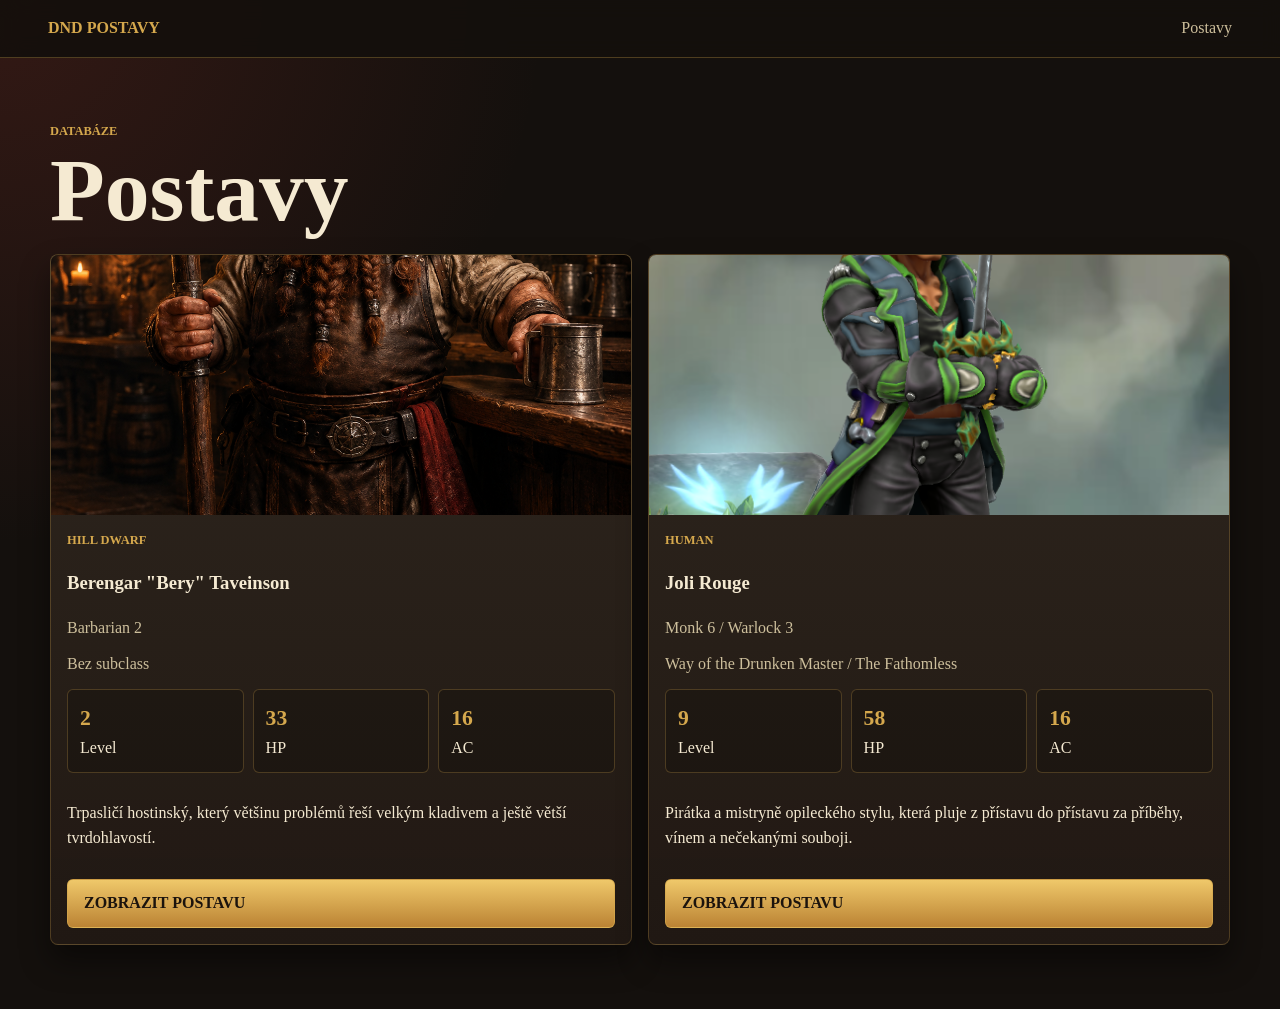
==== characters/index.html @ cd3cd930 "Create standalone DnD characters site" ====
<!doctype html>
<html lang="cs">
<head>
  <meta charset="utf-8">
  <meta name="viewport" content="width=device-width, initial-scale=1">
  <title>Postavy | DnD Postavy</title>
  <link rel="stylesheet" href="../css/main.css">
  <link rel="stylesheet" href="../css/characters.css">
</head>
<body>
  <header class="site-header">
    <a class="brand" href="../index.html">DnD Postavy</a>
    <nav class="top-nav" aria-label="Hlavní navigace">
      <a href="../characters/">Postavy</a>
    </nav>
  </header>

  <main class="content-band">
    <div class="section-heading">
      <p class="eyebrow">Databáze</p>
      <h1>Postavy</h1>
    </div>
    <div id="character-grid" class="character-grid" aria-live="polite"></div>
  </main>

  <script src="../data/classes/barbarian.js"></script>
  <script src="../data/classes/monk.js"></script>
  <script src="../data/classes/warlock.js"></script>
  <script src="../data/subclasses/drunken-master.js"></script>
  <script src="../data/subclasses/fathomless.js"></script>
  <script src="../data/characters.js"></script>
  <script src="../js/progression.js"></script>
  <script src="../js/app.js"></script>
</body>
</html>
---- css/main.css ----
:root {
  --ink: #f5ead2;
  --muted: #cdbf9c;
  --bg: #14100d;
  --panel: #241b15;
  --panel-2: #302418;
  --line: #6e5531;
  --gold: #d5a84d;
  --red: #8f332b;
  --green: #42664f;
  --shadow: rgba(0, 0, 0, 0.45);
}

* {
  box-sizing: border-box;
}

body {
  margin: 0;
  color: var(--ink);
  background:
    radial-gradient(circle at top left, rgba(143, 51, 43, 0.26), transparent 34rem),
    linear-gradient(135deg, rgba(213, 168, 77, 0.08) 0 1px, transparent 1px 12px),
    var(--bg);
  font-family: Georgia, "Times New Roman", serif;
  line-height: 1.55;
}

a {
  color: inherit;
}

img {
  max-width: 100%;
  display: block;
}

.site-header {
  position: sticky;
  top: 0;
  z-index: 10;
  display: flex;
  align-items: center;
  justify-content: space-between;
  gap: 1rem;
  padding: 1rem clamp(1rem, 4vw, 3rem);
  background: rgba(20, 16, 13, 0.92);
  border-bottom: 1px solid rgba(213, 168, 77, 0.3);
  backdrop-filter: blur(10px);
}

.brand {
  text-decoration: none;
  color: var(--gold);
  font-weight: 800;
  letter-spacing: 0;
  text-transform: uppercase;
}

.top-nav {
  display: flex;
  gap: 1rem;
}

.top-nav a {
  color: var(--muted);
  text-decoration: none;
}

.home-hero {
  min-height: 52vh;
  display: grid;
  align-items: end;
  padding: clamp(4rem, 10vw, 8rem) clamp(1rem, 5vw, 5rem) 3rem;
  border-bottom: 1px solid rgba(213, 168, 77, 0.22);
  background:
    linear-gradient(90deg, rgba(20, 16, 13, 0.95), rgba(20, 16, 13, 0.62)),
    url("../assets/characters/hero-table.svg") center / cover;
}

.hero-copy {
  max-width: 760px;
}

.eyebrow {
  margin: 0 0 0.35rem;
  color: var(--gold);
  font-size: 0.78rem;
  font-weight: 700;
  text-transform: uppercase;
}

h1,
h2,
h3,
p {
  overflow-wrap: anywhere;
}

h1 {
  margin: 0;
  font-size: clamp(2.7rem, 7vw, 6rem);
  line-height: 0.95;
}

h2 {
  margin: 0 0 1rem;
  font-size: clamp(1.55rem, 3vw, 2.3rem);
}

h3 {
  margin: 0 0 0.4rem;
}

.content-band {
  width: min(1180px, calc(100% - 2rem));
  margin: 0 auto;
  padding: clamp(2rem, 5vw, 4rem) 0;
}

.section-heading {
  margin-bottom: 1.4rem;
}

.button,
button {
  border: 1px solid rgba(213, 168, 77, 0.68);
  color: #1b130d;
  background: linear-gradient(#efc86a, #bb8334);
  border-radius: 6px;
  padding: 0.7rem 1rem;
  font-weight: 800;
  text-transform: uppercase;
  text-decoration: none;
  cursor: pointer;
  font-family: inherit;
}

.info-panel,
.character-card,
.attack-card,
.resource-card,
.feature-card,
.next-card {
  background:
    linear-gradient(180deg, rgba(255, 244, 213, 0.055), rgba(0, 0, 0, 0.1)),
    var(--panel);
  border: 1px solid rgba(213, 168, 77, 0.25);
  box-shadow: 0 16px 30px var(--shadow);
}

@media (max-width: 720px) {
  .site-header {
    position: static;
  }
}
---- css/characters.css ----
.character-grid {
  display: grid;
  grid-template-columns: repeat(auto-fit, minmax(260px, 1fr));
  gap: 1rem;
}

.character-card {
  display: grid;
  grid-template-rows: 260px 1fr;
  overflow: hidden;
  border-radius: 8px;
}

.portrait-link {
  min-height: 0;
  background: var(--panel-2);
}

.portrait-link img,
.profile-portrait {
  width: 100%;
  height: 100%;
  object-fit: cover;
}

.card-body {
  display: grid;
  align-content: start;
  gap: 0.75rem;
  padding: 1rem;
}

.class-line,
.subclass-line {
  margin: 0;
  color: var(--muted);
}

.mini-stats,
.hero-stats {
  display: grid;
  grid-template-columns: repeat(auto-fit, minmax(90px, 1fr));
  gap: 0.55rem;
}

.mini-stats span,
.hero-stats span,
.ability-box {
  padding: 0.75rem;
  border: 1px solid rgba(213, 168, 77, 0.26);
  background: rgba(0, 0, 0, 0.2);
  border-radius: 6px;
}

.mini-stats strong,
.hero-stats strong {
  display: block;
  color: var(--gold);
  font-size: 1.35rem;
}

.character-detail {
  width: min(1220px, calc(100% - 2rem));
  margin: 0 auto;
  padding: clamp(1rem, 3vw, 2rem) 0 4rem;
}

.profile-hero {
  display: grid;
  grid-template-columns: minmax(260px, 390px) 1fr;
  gap: clamp(1rem, 3vw, 2rem);
  align-items: stretch;
  padding: 1rem 0 2rem;
}

.profile-portrait {
  min-height: 420px;
  border: 1px solid rgba(213, 168, 77, 0.32);
  border-radius: 8px;
  box-shadow: 0 20px 40px var(--shadow);
}

.profile-copy {
  display: grid;
  align-content: center;
  gap: 1rem;
}

blockquote {
  margin: 0;
  color: var(--muted);
  font-size: 1.2rem;
}

.tabs,
.class-tabs {
  display: flex;
  gap: 0.5rem;
  overflow-x: auto;
  padding: 0.4rem 0 1rem;
}

.tab-button,
.class-tab {
  flex: 0 0 auto;
  color: var(--ink);
  background: rgba(0, 0, 0, 0.24);
}

.tab-button.active,
.class-tab.active {
  color: #1b130d;
  background: linear-gradient(#efc86a, #bb8334);
}

.tab-panel {
  display: none;
  padding-top: 1rem;
}

.tab-panel.active {
  display: block;
}

.stat-grid {
  display: grid;
  grid-template-columns: repeat(6, 1fr);
  gap: 0.75rem;
  margin-bottom: 1rem;
}

.ability-box {
  text-align: center;
}

.ability-box span,
.ability-box em {
  display: block;
  color: var(--muted);
  font-style: normal;
}

.ability-box strong {
  display: block;
  color: var(--gold);
  font-size: 2rem;
  line-height: 1.1;
}

.two-column {
  display: grid;
  grid-template-columns: repeat(2, minmax(0, 1fr));
  gap: 1rem;
}

.info-panel {
  padding: 1rem;
  border-radius: 8px;
}

dl {
  display: grid;
  grid-template-columns: max-content 1fr;
  gap: 0.5rem 1rem;
}

dt {
  color: var(--gold);
  font-weight: 700;
}

dd {
  margin: 0;
}

.attack-grid,
.resource-grid,
.next-grid {
  display: grid;
  grid-template-columns: repeat(auto-fit, minmax(220px, 1fr));
  gap: 1rem;
  margin-bottom: 1.5rem;
}

.attack-card,
.resource-card,
.next-card {
  padding: 1rem;
  border-radius: 8px;
}

.attack-numbers {
  display: grid;
  gap: 0.2rem;
  margin: 0.75rem 0;
}

.attack-numbers span,
.resource-card strong {
  color: var(--gold);
  font-size: 1.35rem;
}

.attack-formula {
  color: var(--muted);
  font-size: 0.88rem;
  margin: 0 0 0.4rem;
}

.feature-list {
  display: grid;
  gap: 0.75rem;
}

.feature-card {
  border-radius: 8px;
  padding: 0.85rem 1rem;
}

.feature-card summary {
  display: flex;
  justify-content: space-between;
  gap: 1rem;
  cursor: pointer;
}

.feature-card summary em {
  display: block;
  color: var(--muted);
  font-style: normal;
  font-size: 0.9rem;
}

.tag,
.tags span {
  display: inline-block;
  color: var(--gold);
  border: 1px solid rgba(213, 168, 77, 0.28);
  border-radius: 999px;
  padding: 0.18rem 0.5rem;
  font-size: 0.78rem;
}

.tags {
  display: flex;
  flex-wrap: wrap;
  gap: 0.35rem;
}

.summary-arrow {
  color: var(--gold);
  font-size: 1.8rem;
  line-height: 1;
  transition: transform 160ms ease;
}

.feature-card[open] .summary-arrow {
  transform: rotate(90deg);
}

.feature-meta {
  color: var(--gold);
  font-weight: 700;
}

.timeline {
  display: grid;
  gap: 0.75rem;
}

.skill-panel {
  margin-top: 1rem;
}

.skill-grid {
  display: grid;
  grid-template-columns: repeat(auto-fit, minmax(220px, 1fr));
  gap: 0.45rem;
}

.skill-row {
  display: grid;
  grid-template-columns: 18px 1fr 44px 48px;
  align-items: center;
  gap: 0.45rem;
  padding: 0.55rem 0.65rem;
  background: rgba(0, 0, 0, 0.18);
  border: 1px solid rgba(213, 168, 77, 0.16);
  border-radius: 6px;
}

.skill-row strong {
  color: var(--gold);
  text-align: right;
}

.skill-row em {
  color: var(--muted);
  font-style: normal;
  font-size: 0.78rem;
}

.skill-dot {
  width: 10px;
  height: 10px;
  border: 1px solid rgba(213, 168, 77, 0.7);
  border-radius: 50%;
}

.skill-row.proficient .skill-dot {
  background: var(--gold);
  box-shadow: 0 0 0 3px rgba(213, 168, 77, 0.14);
}

.story-panel p {
  margin: 0 0 1rem;
}

.timeline-item {
  display: grid;
  grid-template-columns: 150px 1fr;
  gap: 1rem;
  padding: 1rem;
  border-left: 4px solid var(--line);
  background: rgba(0, 0, 0, 0.2);
  border-radius: 6px;
}

.timeline-item.unlocked {
  border-color: var(--green);
}

.timeline-item.next {
  border-color: var(--gold);
  background: rgba(213, 168, 77, 0.1);
}

.timeline-level span {
  display: block;
  color: var(--muted);
  text-transform: uppercase;
  font-size: 0.75rem;
}

@media (max-width: 900px) {
  .profile-hero,
  .two-column {
    grid-template-columns: 1fr;
  }

  .profile-portrait {
    min-height: 320px;
  }

  .stat-grid {
    grid-template-columns: repeat(3, 1fr);
  }
}

@media (max-width: 520px) {
  .stat-grid {
    grid-template-columns: repeat(2, 1fr);
  }

  .timeline-item {
    grid-template-columns: 1fr;
  }
}
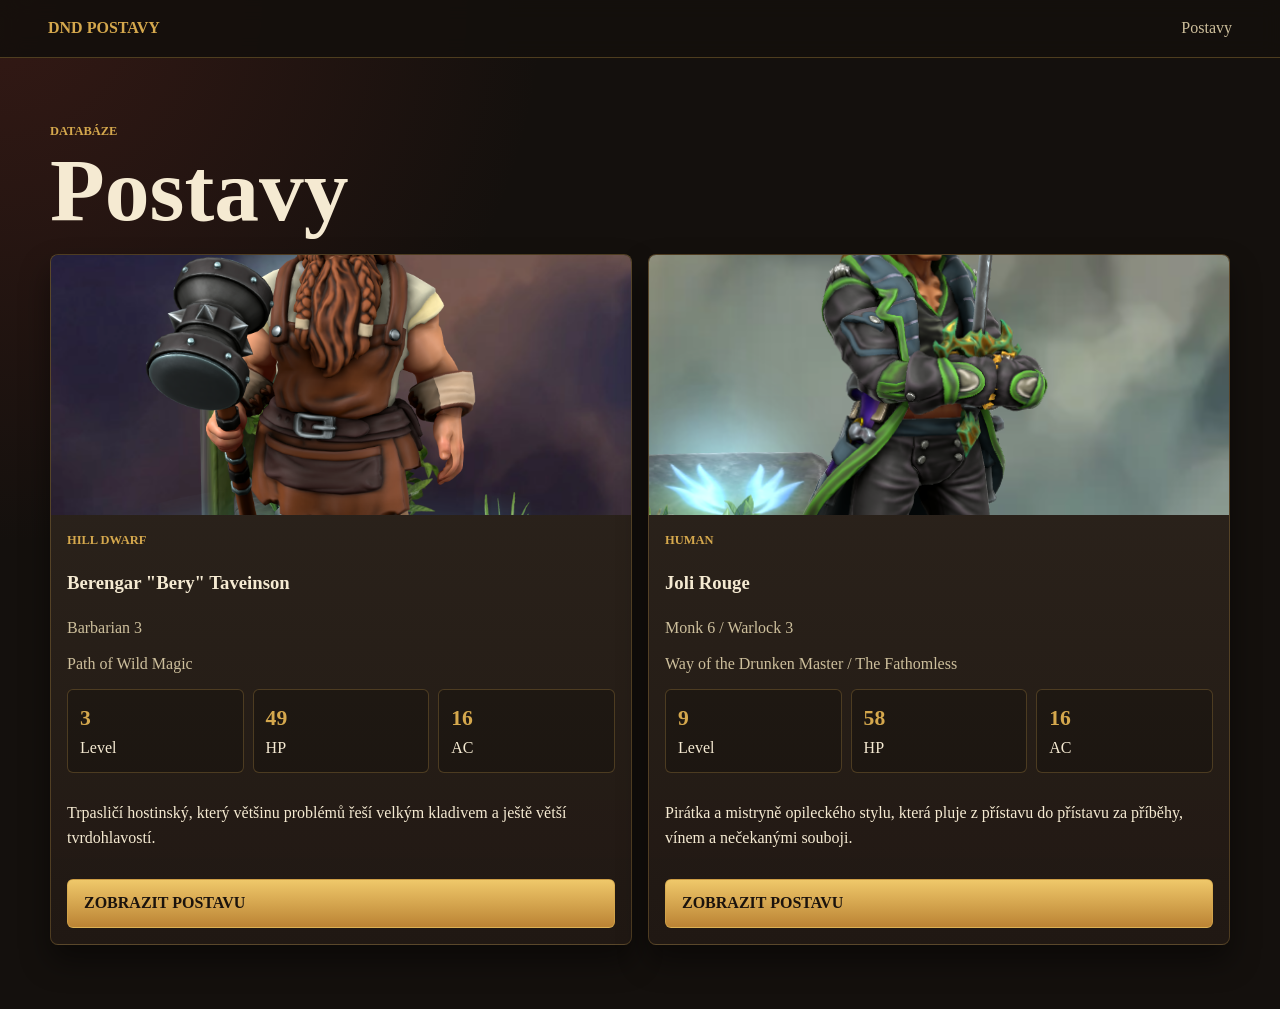
==== commit 09c8ac54: "Update Berengar character sheet" ====
--- a/characters/index.html
+++ b/characters/index.html
@@ -28,6 +28,7 @@
   <script src="../data/classes/warlock.js"></script>
   <script src="../data/subclasses/drunken-master.js"></script>
   <script src="../data/subclasses/fathomless.js"></script>
+  <script src="../data/subclasses/wild-magic.js"></script>
   <script src="../data/characters.js"></script>
   <script src="../js/progression.js"></script>
   <script src="../js/app.js"></script>
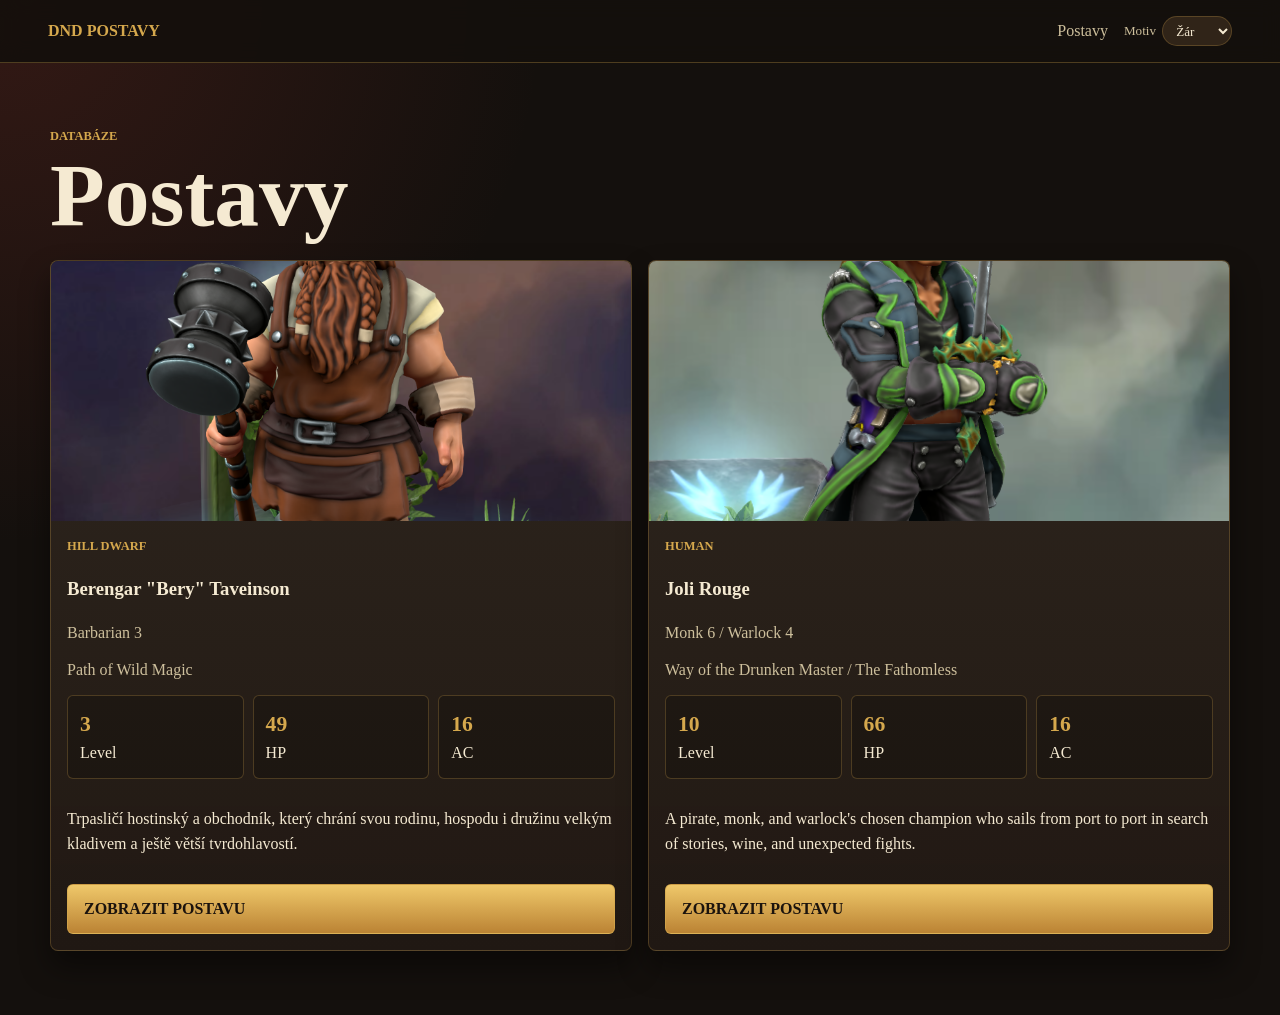
==== commit 115cbd8b: "Update Joli character data and themes" ====
--- a/characters/index.html
+++ b/characters/index.html
@@ -12,6 +12,13 @@
     <a class="brand" href="../index.html">DnD Postavy</a>
     <nav class="top-nav" aria-label="Hlavní navigace">
       <a href="../characters/">Postavy</a>
+      <label class="theme-picker">Motiv
+        <select id="theme-select" aria-label="Barevný motiv">
+          <option value="ember">Žár</option>
+          <option value="tide">Příliv</option>
+          <option value="moss">Mech</option>
+        </select>
+      </label>
     </nav>
   </header>
 
@@ -31,6 +38,7 @@
   <script src="../data/subclasses/wild-magic.js"></script>
   <script src="../data/characters.js"></script>
   <script src="../js/progression.js"></script>
+  <script src="../js/theme.js"></script>
   <script src="../js/app.js"></script>
 </body>
 </html>
--- a/css/main.css
+++ b/css/main.css
@@ -9,6 +9,33 @@
   --red: #8f332b;
   --green: #42664f;
   --shadow: rgba(0, 0, 0, 0.45);
+  --accent-soft: rgba(213, 168, 77, 0.25);
+}
+
+body[data-theme="tide"] {
+  --ink: #e1f3f1;
+  --muted: #a6c8c5;
+  --bg: #0e2024;
+  --panel: #163338;
+  --panel-2: #1d4549;
+  --line: #39747a;
+  --gold: #70d0c2;
+  --red: #b45c62;
+  --green: #5f9d82;
+  --accent-soft: rgba(112, 208, 194, 0.24);
+}
+
+body[data-theme="moss"] {
+  --ink: #edf1d7;
+  --muted: #bdc69b;
+  --bg: #182019;
+  --panel: #263025;
+  --panel-2: #34402e;
+  --line: #66764b;
+  --gold: #d5c66c;
+  --red: #a55e45;
+  --green: #7eaa68;
+  --accent-soft: rgba(213, 198, 108, 0.24);
 }
 
 * {
@@ -59,12 +86,31 @@
 
 .top-nav {
   display: flex;
+  align-items: center;
+  flex-wrap: wrap;
   gap: 1rem;
 }
 
 .top-nav a {
   color: var(--muted);
   text-decoration: none;
+}
+
+.theme-picker {
+  display: flex;
+  align-items: center;
+  gap: 0.4rem;
+  color: var(--muted);
+  font-size: 0.82rem;
+}
+
+.theme-picker select {
+  color: var(--ink);
+  background: var(--panel-2);
+  border: 1px solid var(--accent-soft);
+  border-radius: 999px;
+  padding: 0.35rem 0.55rem;
+  font: inherit;
 }
 
 .home-hero {
--- a/css/characters.css
+++ b/css/characters.css
@@ -158,6 +158,53 @@
   border-radius: 8px;
 }
 
+.spell-grid {
+  display: grid;
+  grid-template-columns: repeat(auto-fit, minmax(240px, 1fr));
+  gap: 0.75rem;
+}
+
+.spell-card {
+  padding: 0.85rem;
+  border: 1px solid var(--accent-soft);
+  border-radius: 6px;
+  background: rgba(0, 0, 0, 0.14);
+}
+
+.spell-heading {
+  display: flex;
+  align-items: baseline;
+  justify-content: space-between;
+  gap: 0.75rem;
+}
+
+.spell-heading h4 {
+  margin: 0;
+  color: var(--gold);
+}
+
+.spell-heading span,
+.spell-meta {
+  color: var(--muted);
+  font-size: 0.82rem;
+}
+
+.spell-meta {
+  margin: 0.2rem 0 0.6rem;
+}
+
+.spell-scaling {
+  margin: 0.65rem 0 0;
+  color: var(--gold);
+  font-size: 0.9rem;
+}
+
+.spell-details {
+  grid-template-columns: max-content 1fr;
+  margin: 0.75rem 0 0;
+  font-size: 0.88rem;
+}
+
 dl {
   display: grid;
   grid-template-columns: max-content 1fr;
@@ -258,6 +305,60 @@
   transform: rotate(90deg);
 }
 
+.dice-roller {
+  display: flex;
+  align-items: center;
+  flex-wrap: wrap;
+  gap: 0.6rem;
+  margin: 1rem 0;
+}
+
+.roll-button {
+  color: #1b130d;
+  background: linear-gradient(#efc86a, #bb8334);
+  font-weight: 700;
+}
+
+.roll-result {
+  display: grid;
+  place-items: center;
+  width: 2.5rem;
+  height: 2.5rem;
+  border: 1px solid rgba(213, 168, 77, 0.5);
+  border-radius: 6px;
+  color: var(--gold);
+  font-size: 1.35rem;
+  font-weight: 700;
+}
+
+.wild-surge-table {
+  margin: 1rem 0;
+  padding: 0.9rem;
+  border-left: 3px solid var(--gold);
+  background: rgba(0, 0, 0, 0.16);
+}
+
+.wild-surge-table h4 {
+  margin: 0 0 0.65rem;
+  color: var(--gold);
+}
+
+.wild-surge-table ol {
+  display: grid;
+  gap: 0.55rem;
+  margin: 0;
+  padding-left: 1.8rem;
+}
+
+.wild-surge-table li {
+  padding-left: 0.25rem;
+}
+
+.wild-surge-table li strong {
+  margin-right: 0.35rem;
+  color: var(--gold);
+}
+
 .feature-meta {
   color: var(--gold);
   font-weight: 700;
@@ -280,7 +381,7 @@
 
 .skill-row {
   display: grid;
-  grid-template-columns: 18px 1fr 44px 48px;
+  grid-template-columns: 14px minmax(0, 1fr) 36px 32px;
   align-items: center;
   gap: 0.45rem;
   padding: 0.55rem 0.65rem;
@@ -289,6 +390,14 @@
   border-radius: 6px;
 }
 
+.skill-row > * {
+  min-width: 0;
+}
+
+.skill-row span:nth-child(2) {
+  overflow-wrap: anywhere;
+}
+
 .skill-row strong {
   color: var(--gold);
   text-align: right;
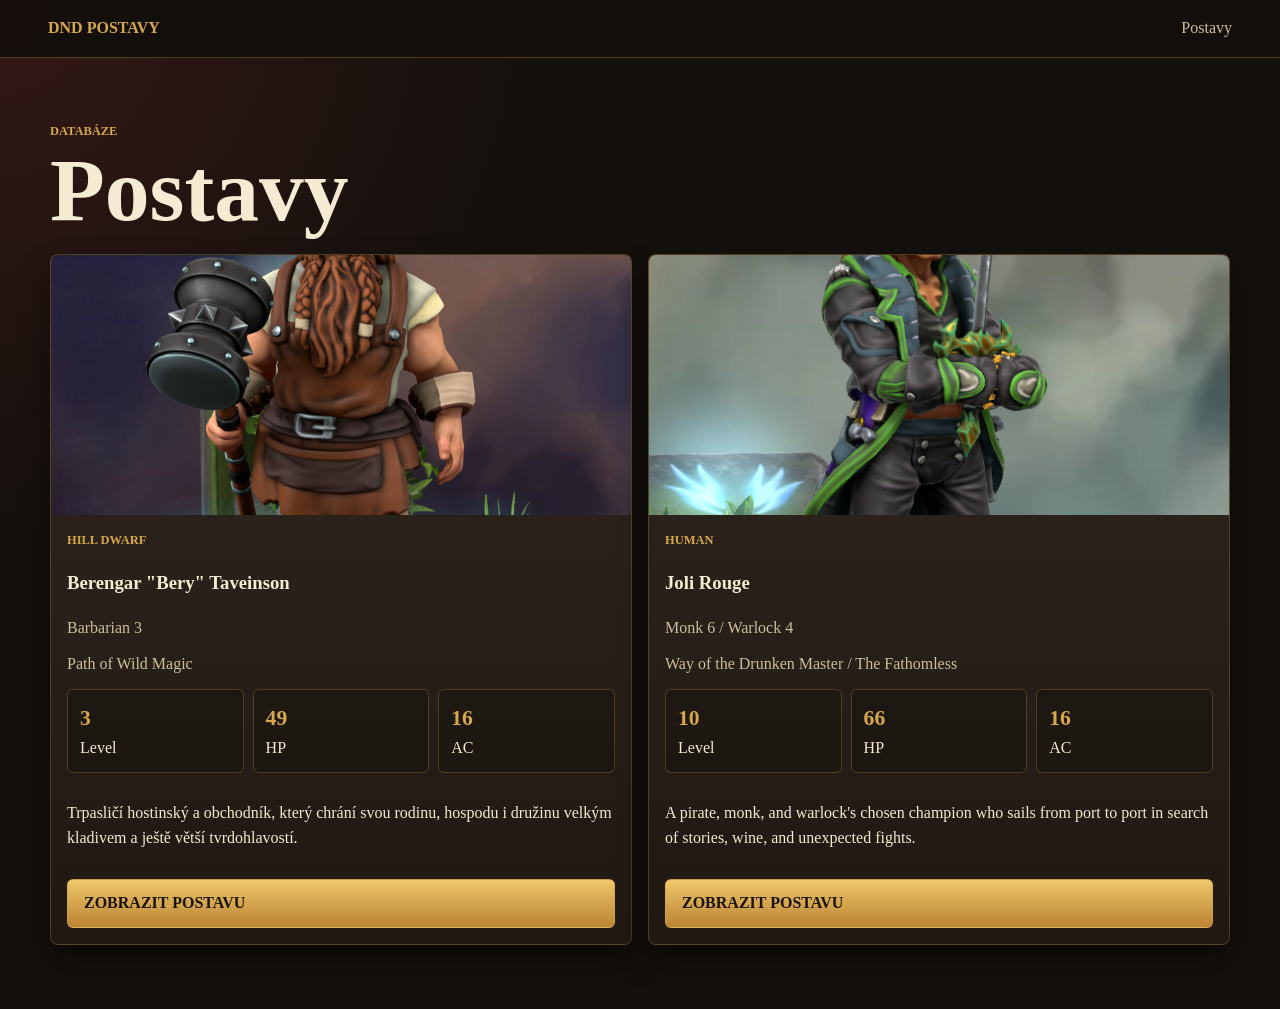
==== commit 08bba8b5: "Add character environments and update Berengar" ====
--- a/characters/index.html
+++ b/characters/index.html
@@ -12,13 +12,6 @@
     <a class="brand" href="../index.html">DnD Postavy</a>
     <nav class="top-nav" aria-label="Hlavní navigace">
       <a href="../characters/">Postavy</a>
-      <label class="theme-picker">Motiv
-        <select id="theme-select" aria-label="Barevný motiv">
-          <option value="ember">Žár</option>
-          <option value="tide">Příliv</option>
-          <option value="moss">Mech</option>
-        </select>
-      </label>
     </nav>
   </header>
 
@@ -38,7 +31,6 @@
   <script src="../data/subclasses/wild-magic.js"></script>
   <script src="../data/characters.js"></script>
   <script src="../js/progression.js"></script>
-  <script src="../js/theme.js"></script>
   <script src="../js/app.js"></script>
 </body>
 </html>
--- a/css/main.css
+++ b/css/main.css
@@ -12,30 +12,59 @@
   --accent-soft: rgba(213, 168, 77, 0.25);
 }
 
-body[data-theme="tide"] {
-  --ink: #e1f3f1;
-  --muted: #a6c8c5;
-  --bg: #0e2024;
-  --panel: #163338;
-  --panel-2: #1d4549;
-  --line: #39747a;
-  --gold: #70d0c2;
-  --red: #b45c62;
-  --green: #5f9d82;
-  --accent-soft: rgba(112, 208, 194, 0.24);
-}
-
-body[data-theme="moss"] {
-  --ink: #edf1d7;
-  --muted: #bdc69b;
-  --bg: #182019;
-  --panel: #263025;
-  --panel-2: #34402e;
-  --line: #66764b;
-  --gold: #d5c66c;
-  --red: #a55e45;
-  --green: #7eaa68;
-  --accent-soft: rgba(213, 198, 108, 0.24);
+body.joli-theme {
+  --ink: #d9f4f0;
+  --muted: #8ebbb9;
+  --bg: #07151b;
+  --panel: #0d2931;
+  --panel-2: #123c45;
+  --line: #1f6870;
+  --gold: #69d0c2;
+  --red: #8d4d67;
+  --green: #3c8b7e;
+  --accent-soft: rgba(105, 208, 194, 0.28);
+  background:
+    radial-gradient(ellipse at 78% 5%, rgba(36, 126, 139, 0.3), transparent 28rem),
+    radial-gradient(ellipse at 12% 88%, rgba(20, 70, 94, 0.34), transparent 34rem),
+    repeating-radial-gradient(ellipse at 35% 15%, transparent 0 20px, rgba(105, 208, 194, 0.08) 21px 22px, transparent 23px 48px),
+    linear-gradient(115deg, #06141b, #0b303a 52%, #041017);
+}
+
+body.joli-theme::before {
+  position: fixed;
+  inset: 0;
+  z-index: 0;
+  content: "";
+  pointer-events: none;
+  opacity: 0.18;
+  background: linear-gradient(105deg, transparent 0 38%, rgba(142, 232, 222, 0.1) 45%, transparent 54%), linear-gradient(75deg, transparent 0 58%, rgba(87, 193, 208, 0.08) 65%, transparent 73%);
+}
+
+body.berengar-theme {
+  --ink: #f6e6c3;
+  --muted: #c4a878;
+  --bg: #1b100c;
+  --panel: #2d1b13;
+  --panel-2: #412619;
+  --line: #81552b;
+  --gold: #e5b957;
+  --red: #9b3d2e;
+  --green: #55704b;
+  --accent-soft: rgba(229, 185, 87, 0.3);
+  background:
+    radial-gradient(circle at 50% 0%, rgba(238, 171, 67, 0.2), transparent 22rem),
+    linear-gradient(90deg, rgba(93, 43, 21, 0.26) 0 2px, transparent 2px 92px),
+    linear-gradient(180deg, #3a2115, #1a0e0a 72%);
+}
+
+body.berengar-theme::before {
+  position: fixed;
+  inset: 0;
+  z-index: 0;
+  content: "";
+  pointer-events: none;
+  opacity: 0.2;
+  background: radial-gradient(ellipse at 50% 0%, rgba(255, 216, 125, 0.45), transparent 24rem);
 }
 
 * {
@@ -96,22 +125,6 @@
   text-decoration: none;
 }
 
-.theme-picker {
-  display: flex;
-  align-items: center;
-  gap: 0.4rem;
-  color: var(--muted);
-  font-size: 0.82rem;
-}
-
-.theme-picker select {
-  color: var(--ink);
-  background: var(--panel-2);
-  border: 1px solid var(--accent-soft);
-  border-radius: 999px;
-  padding: 0.35rem 0.55rem;
-  font: inherit;
-}
 
 .home-hero {
   min-height: 52vh;
--- a/css/characters.css
+++ b/css/characters.css
@@ -72,6 +72,48 @@
   align-items: stretch;
   padding: 1rem 0 2rem;
 }
+body.joli-theme .profile-hero {
+  position: relative;
+  isolation: isolate;
+  overflow: hidden;
+  padding: clamp(1rem, 3vw, 2rem);
+  border: 1px solid rgba(105, 208, 194, 0.3);
+  border-radius: 10px;
+  background:
+    linear-gradient(90deg, rgba(5, 24, 31, 0.86), rgba(8, 39, 47, 0.28)),
+    radial-gradient(circle at 85% 85%, rgba(48, 154, 165, 0.32), transparent 15rem),
+    url("../assets/characters/joli.png") 78% center / 360px auto no-repeat;
+  box-shadow: 0 24px 55px rgba(0, 0, 0, 0.42), inset 0 0 70px rgba(34, 155, 164, 0.12);
+}
+
+body.joli-theme .profile-hero::after {
+  position: absolute;
+  inset: 0;
+  z-index: -1;
+  content: "";
+  background: radial-gradient(circle at 84% 45%, rgba(105, 208, 194, 0.18), transparent 20rem);
+}
+
+body.berengar-theme .profile-hero {
+  position: relative;
+  isolation: isolate;
+  overflow: hidden;
+  padding: clamp(1rem, 3vw, 2rem);
+  border: 1px solid rgba(229, 185, 87, 0.36);
+  border-radius: 10px;
+  background:
+    linear-gradient(90deg, rgba(42, 21, 13, 0.82), rgba(42, 21, 13, 0.28)),
+    url("../assets/characters/hero-table.svg") center / cover;
+  box-shadow: 0 24px 55px rgba(0, 0, 0, 0.48), inset 0 0 80px rgba(255, 183, 75, 0.12);
+}
+
+body.berengar-theme .profile-hero::after {
+  position: absolute;
+  inset: 0;
+  z-index: -1;
+  content: "";
+  background: radial-gradient(circle at 78% 20%, rgba(255, 209, 107, 0.22), transparent 16rem);
+}
 
 .profile-portrait {
   min-height: 420px;
